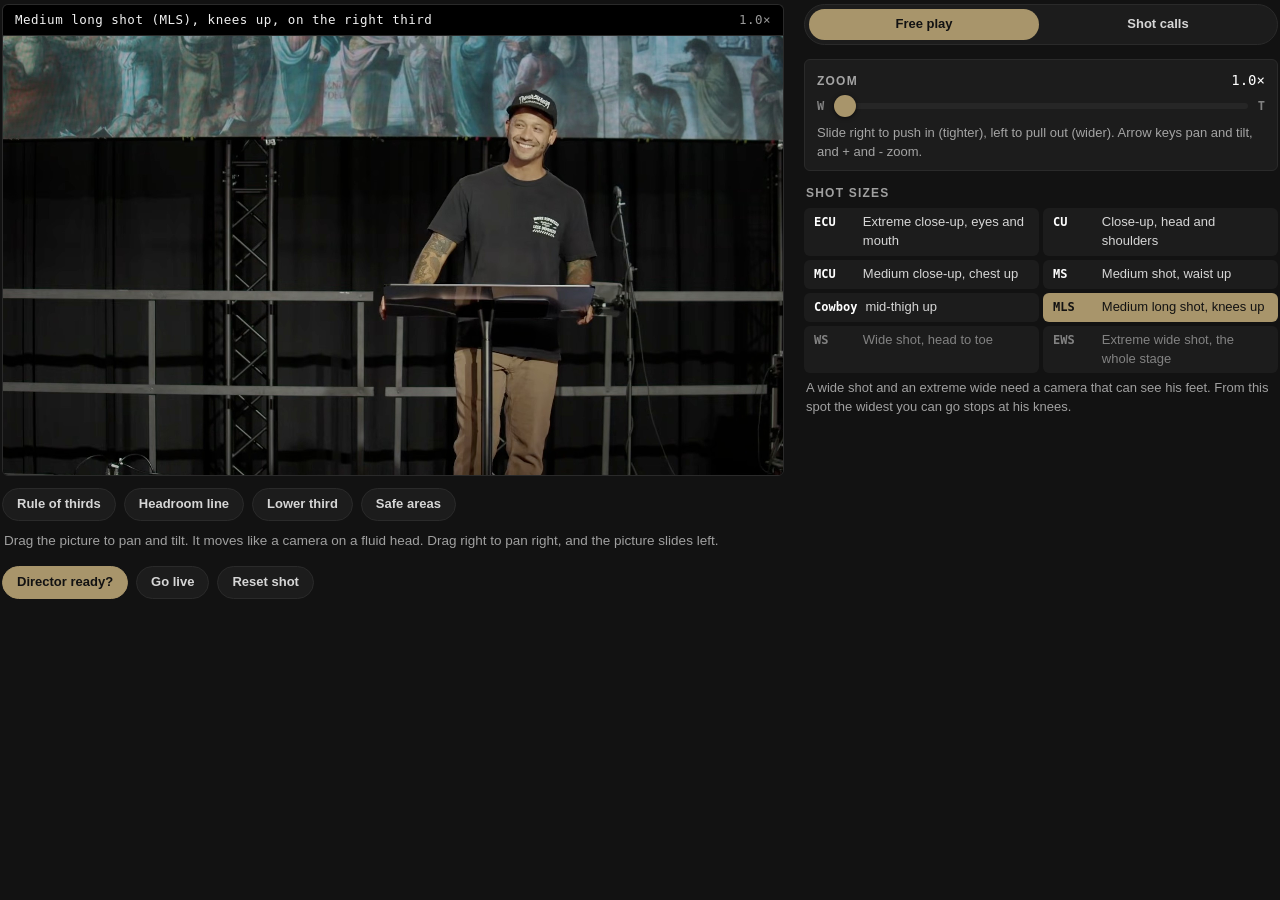
==== docs/tools/framing/index.html @ 78620d50 "feat(framing): the Frame the shot tool, desktop and phone layouts Drag the viewfinder to pan and til" ====
<!doctype html>
<html lang="en">
  <head>
    <meta charset="utf-8" />
    <meta name="viewport" content="width=device-width, initial-scale=1" />
    <title>Frame the shot</title>
    <link rel="icon" href="data:," />
    <link rel="stylesheet" href="framing.css" />
  </head>
  <body>
    <main class="frame-tool">
      <section class="finder" aria-label="Camera viewfinder">
        <div class="status"><span id="readout" aria-live="polite"><span class="long"></span><span class="short" aria-hidden="true"></span></span><span id="zoom-readout"></span></div>
        <div class="screen">
          <canvas id="view" tabindex="0" role="img" aria-roledescription="viewfinder"></canvas>
          <div class="tally" id="tally" hidden><i></i>Live</div>
          <p class="toast" id="toast" hidden>Smooth it out.</p>
          <p class="failed" id="failed" hidden>The practice photo didn't load. Refresh the page to try again.</p>
        </div>
        <div class="tools" role="group" aria-label="Guides">
          <button type="button" data-guide="thirds" aria-pressed="false"><span class="long">Rule of thirds</span><span class="short">Thirds</span></button>
          <button type="button" data-guide="headroom" aria-pressed="false"><span class="long">Headroom line</span><span class="short">Headroom</span></button>
          <button type="button" data-guide="lowerThird" aria-pressed="false"><span class="long">Lower third</span><span class="short">Lower 3rd</span></button>
          <button type="button" data-guide="safe" aria-pressed="false"><span class="long">Safe areas</span><span class="short">Safe</span></button>
        </div>
        <p class="hint drag-hint">Drag the picture to pan and tilt. It moves like a camera on a fluid head. Drag right to pan right, and the picture slides left.</p>
      </section>

      <section class="panel" aria-label="Framing controls">
        <div class="modes segmented" role="tablist" aria-label="Mode">
          <button type="button" role="tab" data-mode="free" aria-selected="true">Free play</button>
          <button type="button" role="tab" data-mode="calls" aria-selected="false">Shot calls</button>
        </div>

        <div id="calls" hidden>
          <ol class="scenario-list" id="call-list"></ol>
          <p class="hint" id="pick-hint">Pick a call. The camera starts in the wrong shot. Frame what the director asked for, then ask if you're ready.</p>
          <div class="brief" id="brief" hidden></div>
        </div>

        <div class="control">
          <div class="control-head"><label for="zoom">Zoom</label><output id="zoom-out"></output></div>
          <div class="slider zoom-slider"><span class="end" aria-hidden="true">W</span><input type="range" id="zoom" min="0" max="1000" step="1" aria-describedby="zoom-why" /><span class="end" aria-hidden="true">T</span></div>
          <p class="why" id="zoom-why">Slide right to push in (tighter), left to pull out (wider). Arrow keys pan and tilt, and + and - zoom.</p>
        </div>

        <div class="sizes-box">
          <p class="sizes-title">Shot sizes</p>
          <ol class="sizes" id="sizes"></ol>
          <p class="why">A wide shot and an extreme wide need a camera that can see his feet. From this spot the widest you can go stops at his knees.</p>
        </div>
      </section>

      <section class="director" aria-label="Director check">
        <div class="actions">
          <button type="button" id="check" class="primary">Director ready?</button>
          <button type="button" id="live" aria-pressed="false">Go live</button>
          <button type="button" id="reset">Reset shot</button>
        </div>
        <div id="results" class="results" aria-live="polite"></div>
      </section>
    </main>
    <script type="module" src="app.js"></script>
  </body>
</html>
---- docs/tools/framing/framing.css ----
:root {
  --bg: #121212;
  --surface: #1c1c1c;
  --surface-2: #262626;
  --border: #2a2a2a;
  --gold: #a8956b;
  --gold-soft: #857655;
  --text: rgba(255, 255, 255, 0.82);
  --text-soft: rgba(255, 255, 255, 0.6);
  --text-mute: rgba(255, 255, 255, 0.45);
  --good: #6be0a0;
  --bad: #ff8a7a;
  --tally: #e5322d;
  --font: "Montserrat", -apple-system, BlinkMacSystemFont, "Segoe UI", "Helvetica Neue", Arial, sans-serif;
  --mono: "JetBrains Mono", ui-monospace, SFMono-Regular, Menlo, Consolas, monospace;
  color-scheme: dark;
}

* {
  box-sizing: border-box;
}

html,
body {
  margin: 0;
  background: var(--bg);
  color: var(--text);
  font-family: var(--font);
  font-size: 15px;
  line-height: 1.45;
}

button {
  font: inherit;
  color: inherit;
  cursor: pointer;
}

button:focus-visible,
input:focus-visible,
canvas:focus-visible {
  outline: 2px solid var(--gold);
  outline-offset: 2px;
}

.frame-tool {
  display: grid;
  grid-template-columns: minmax(0, 1.65fr) minmax(300px, 1fr);
  grid-template-areas:
    "finder panel"
    "director panel";
  grid-template-rows: auto 1fr;
  gap: 16px 20px;
  padding: 4px 2px 8px;
  align-items: start;
}

.finder {
  grid-area: finder;
  min-width: 0;
}

.panel {
  grid-area: panel;
  min-width: 0;
}

.director {
  grid-area: director;
  min-width: 0;
}

.status {
  display: flex;
  gap: 4px 18px;
  padding: 6px 12px;
  background: #000;
  border: 1px solid var(--border);
  border-bottom: 0;
  border-radius: 6px 6px 0 0;
  font-family: var(--mono);
  font-size: 12.5px;
  letter-spacing: 0.04em;
  color: #f2f2f2;
}

#readout {
  flex: 1;
  min-width: 0;
  white-space: nowrap;
  overflow: hidden;
  text-overflow: ellipsis;
}

#readout .short {
  display: none;
}

#zoom-readout {
  color: var(--text-soft);
  white-space: nowrap;
}

.screen {
  position: relative;
  background: #000;
  border: 1px solid var(--border);
  border-radius: 0 0 6px 6px;
  overflow: hidden;
}

.screen canvas {
  display: block;
  width: 100%;
  aspect-ratio: 16 / 9;
  cursor: grab;
  touch-action: none;
}

.screen canvas.dragging {
  cursor: grabbing;
}

.tally {
  position: absolute;
  top: 10px;
  right: 10px;
  display: flex;
  align-items: center;
  gap: 6px;
  padding: 3px 9px 3px 7px;
  border-radius: 4px;
  background: var(--tally);
  color: #fff;
  font-size: 12px;
  font-weight: 800;
  letter-spacing: 0.12em;
  text-transform: uppercase;
  pointer-events: none;
}

.tally i {
  width: 8px;
  height: 8px;
  border-radius: 50%;
  background: #fff;
}

.tally[hidden],
.toast[hidden] {
  display: none;
}

.toast {
  position: absolute;
  left: 50%;
  top: 12px;
  transform: translateX(-50%);
  margin: 0;
  padding: 6px 14px;
  border-radius: 999px;
  background: rgba(0, 0, 0, 0.78);
  color: #fff;
  font-weight: 700;
  font-size: 14px;
  white-space: nowrap;
  pointer-events: none;
}

.failed {
  position: absolute;
  inset: 0;
  display: grid;
  place-items: center;
  margin: 0;
  padding: 24px;
  text-align: center;
  color: var(--text-soft);
}

.failed[hidden] {
  display: none;
}

.tools {
  display: flex;
  flex-wrap: wrap;
  gap: 8px;
  margin-top: 12px;
}

.tools .short {
  display: none;
}

.tools button,
.actions button {
  background: var(--surface);
  border: 1px solid var(--border);
  border-radius: 999px;
  padding: 6px 14px;
  font-size: 13px;
  font-weight: 600;
}

.tools button:hover,
.actions button:hover {
  border-color: var(--gold-soft);
}

.tools button[aria-pressed="true"],
.actions button.primary,
.results button.primary {
  background: var(--gold);
  border-color: var(--gold);
  color: #121212;
}

.actions button#live[aria-pressed="true"] {
  background: var(--tally);
  border-color: var(--tally);
  color: #fff;
}

.hint {
  margin: 10px 2px 0;
  color: var(--text-soft);
  font-size: 13.5px;
}

.segmented {
  display: flex;
  gap: 4px;
  padding: 4px;
  background: var(--surface);
  border: 1px solid var(--border);
  border-radius: 999px;
}

.segmented button {
  flex: 1;
  min-width: 0;
  padding: 6px 10px;
  border: 0;
  border-radius: 999px;
  background: transparent;
  font-size: 13px;
  font-weight: 600;
}

.segmented button:not([aria-selected="true"]):hover {
  background: var(--surface-2);
}

.segmented button[aria-selected="true"] {
  background: var(--gold);
  color: #121212;
}

.modes {
  margin-bottom: 14px;
}

#calls .hint {
  margin: 0 0 12px;
}

.scenario-list {
  display: grid;
  grid-template-columns: 1fr 1fr;
  gap: 6px;
  margin: 0 0 12px;
  padding: 0;
  list-style: none;
}

.scenario-list button {
  display: flex;
  align-items: center;
  gap: 8px;
  width: 100%;
  height: 100%;
  padding: 7px 10px;
  text-align: left;
  font-size: 13px;
  line-height: 1.25;
  background: var(--surface);
  border: 1px solid var(--border);
  border-radius: 6px;
}

.scenario-list button:hover {
  border-color: var(--gold-soft);
}

.scenario-list button.active {
  border-color: var(--gold);
  background: var(--gold);
  color: #121212;
}

.scenario-list .num {
  flex: none;
  width: 20px;
  height: 20px;
  border-radius: 50%;
  display: grid;
  place-items: center;
  font-size: 11px;
  font-weight: 700;
  background: var(--surface-2);
  color: var(--text-soft);
}

.scenario-list button.active .num {
  background: #121212;
  color: var(--gold);
}

.scenario-list .title {
  flex: 1;
}

.scenario-list .done {
  display: none;
  color: var(--good);
  font-weight: 700;
}

.scenario-list .completed .done {
  display: inline;
}

.scenario-list button.active .done {
  color: #121212;
}

.brief {
  margin: 0 0 14px;
  padding: 10px 14px;
  border: 1px solid var(--border);
  background: var(--surface);
  border-radius: 6px;
}

.brief p {
  margin: 0;
  font-size: 14px;
}

.brief .brief-title {
  margin-bottom: 4px;
  font-weight: 700;
  color: #fff;
}

.control {
  padding: 10px 12px 8px;
  background: var(--surface);
  border: 1px solid var(--border);
  border-radius: 6px;
}

.control-head {
  display: flex;
  justify-content: space-between;
  align-items: baseline;
  gap: 8px;
}

.control-head label {
  font-size: 12px;
  font-weight: 700;
  text-transform: uppercase;
  letter-spacing: 0.1em;
  color: var(--text-soft);
}

.control-head output {
  font-family: var(--mono);
  font-size: 14px;
  color: #fff;
}

.slider {
  --thumb: 22px;
  position: relative;
}

.zoom-slider {
  display: flex;
  align-items: center;
  gap: 10px;
}

.zoom-slider .end {
  font-family: var(--mono);
  font-size: 12px;
  font-weight: 700;
  color: var(--text-mute);
}

.slider input {
  display: block;
  flex: 1;
  min-width: 0;
  height: 32px;
  margin: 0;
  background: transparent;
  cursor: pointer;
  touch-action: pan-y;
  -webkit-appearance: none;
  appearance: none;
}

.slider input::-webkit-slider-runnable-track {
  height: 6px;
  border-radius: 3px;
  background: linear-gradient(var(--gold), var(--gold)) 0 / var(--fill, 0%) 100% no-repeat, var(--surface-2);
}

.slider input::-moz-range-track {
  height: 6px;
  border-radius: 3px;
  background: var(--surface-2);
}

.slider input::-moz-range-progress {
  height: 6px;
  border-radius: 3px;
  background: var(--gold);
}

.slider input::-webkit-slider-thumb {
  width: var(--thumb);
  height: var(--thumb);
  margin-top: calc(3px - var(--thumb) / 2);
  border: 0;
  border-radius: 50%;
  background: var(--gold);
  box-shadow: 0 1px 4px rgba(0, 0, 0, 0.6);
  -webkit-appearance: none;
  appearance: none;
}

.slider input::-moz-range-thumb {
  width: var(--thumb);
  height: var(--thumb);
  border: 0;
  border-radius: 50%;
  background: var(--gold);
  box-shadow: 0 1px 4px rgba(0, 0, 0, 0.6);
}

.sizes-box {
  margin-top: 14px;
}

.sizes-title {
  margin: 0 2px 6px;
  font-size: 12px;
  font-weight: 700;
  text-transform: uppercase;
  letter-spacing: 0.1em;
  color: var(--text-soft);
}

.sizes {
  display: grid;
  grid-template-columns: 1fr 1fr;
  gap: 4px;
  margin: 0 0 6px;
  padding: 0;
  list-style: none;
}

.sizes li {
  display: flex;
  align-items: baseline;
  gap: 8px;
  padding: 5px 10px;
  border-radius: 6px;
  background: var(--surface);
  font-size: 13px;
}

.sizes abbr {
  min-width: 3.4em;
  font-family: var(--mono);
  font-size: 12px;
  font-weight: 700;
  text-decoration: none;
  color: #fff;
}

.sizes li.out-of-reach {
  color: var(--text-mute);
}

.sizes li.out-of-reach abbr {
  color: var(--text-mute);
}

.sizes li.current {
  background: var(--gold);
  color: #121212;
}

.sizes li.current abbr {
  color: #121212;
}

.sizes-box .why {
  margin: 0 2px;
}

.why {
  margin: 2px 0 0;
  font-size: 13px;
  color: var(--text-soft);
}

.actions {
  display: flex;
  flex-wrap: wrap;
  gap: 8px;
}

.results:empty {
  display: none;
}

.results {
  margin-top: 14px;
}

.not-ready {
  margin: 0 0 8px;
  font-weight: 700;
  color: #fff;
}

.checks {
  margin: 0;
  padding: 0;
  list-style: none;
  display: grid;
  gap: 6px;
}

.checks li {
  display: flex;
  gap: 10px;
  padding: 8px 12px;
  background: var(--surface);
  border: 1px solid var(--border);
  border-radius: 6px;
  font-size: 14px;
}

.checks li.fail {
  border-color: rgba(255, 138, 122, 0.45);
}

.checks li.pass {
  color: var(--text-soft);
}

.checks .mark-icon {
  flex: none;
  font-weight: 700;
}

.checks .fail .mark-icon {
  color: var(--bad);
}

.checks .pass .mark-icon {
  color: var(--good);
}

.ready {
  padding: 14px 16px;
  background: rgba(107, 224, 160, 0.08);
  border: 1px solid rgba(107, 224, 160, 0.5);
  border-radius: 6px;
}

.ready p {
  margin: 0 0 8px;
}

.ready .ready-title {
  font-size: 18px;
  font-weight: 800;
  color: var(--good);
}

.ready button {
  border-radius: 999px;
  padding: 6px 14px;
  font-size: 13px;
  font-weight: 600;
  border: 1px solid var(--gold);
}

@media (max-width: 760px) {
  .frame-tool {
    grid-template-columns: minmax(0, 1fr);
    grid-template-areas: none;
    grid-template-rows: auto;
    gap: 8px;
    padding-bottom: 2px;
  }

  .finder,
  .director {
    grid-area: auto;
  }

  .finder {
    position: sticky;
    top: 0;
    z-index: 2;
    margin: 0 -2px;
    padding: 4px 2px 6px;
    background: var(--bg);
    box-shadow: 0 10px 12px -10px rgba(0, 0, 0, 0.9);
  }

  .status {
    padding: 4px 10px;
    font-size: 11px;
    gap: 2px 10px;
  }

  .tools {
    flex-wrap: nowrap;
    gap: 6px;
    margin-top: 6px;
  }

  .tools button {
    flex: 1 1 0;
    min-width: 0;
    padding: 5px 2px;
    font-size: 11px;
    white-space: nowrap;
  }

  .tools .long {
    display: none;
  }

  .tools .short {
    display: inline;
  }

  .tally {
    top: 6px;
    right: 6px;
    font-size: 10.5px;
  }

  .hint {
    margin-top: 6px;
    font-size: 12px;
    line-height: 1.35;
  }

  #readout .long {
    display: none;
  }

  #readout .short {
    display: inline;
  }

  .panel {
    display: contents;
  }

  .panel > .control {
    order: 1;
  }

  .director {
    order: 2;
  }

  .modes {
    order: 3;
  }

  #calls {
    order: 4;
  }

  .modes,
  .brief,
  #calls .hint {
    margin: 0;
  }

  .modes button {
    padding-top: 4px;
    padding-bottom: 4px;
  }

  #calls:not([hidden]) {
    display: grid;
    gap: 8px;
  }

  #calls .brief {
    order: -1;
  }

  .scenario-list {
    margin: 0;
    gap: 4px;
  }

  .scenario-list button {
    padding: 5px 8px;
    font-size: 12px;
  }

  .brief {
    padding: 8px 12px;
  }

  .brief p {
    font-size: 13px;
  }

  .control {
    padding: 4px 12px 6px;
  }

  .slider {
    --thumb: 30px;
  }

  .slider input {
    height: 44px;
    margin: -6px 0 -6px;
  }

  .why,
  .sizes-box {
    display: none;
  }

  .actions button {
    flex: 1 1 auto;
  }

  .results {
    margin-top: 8px;
  }

  .checks li.pass {
    display: none;
  }
}
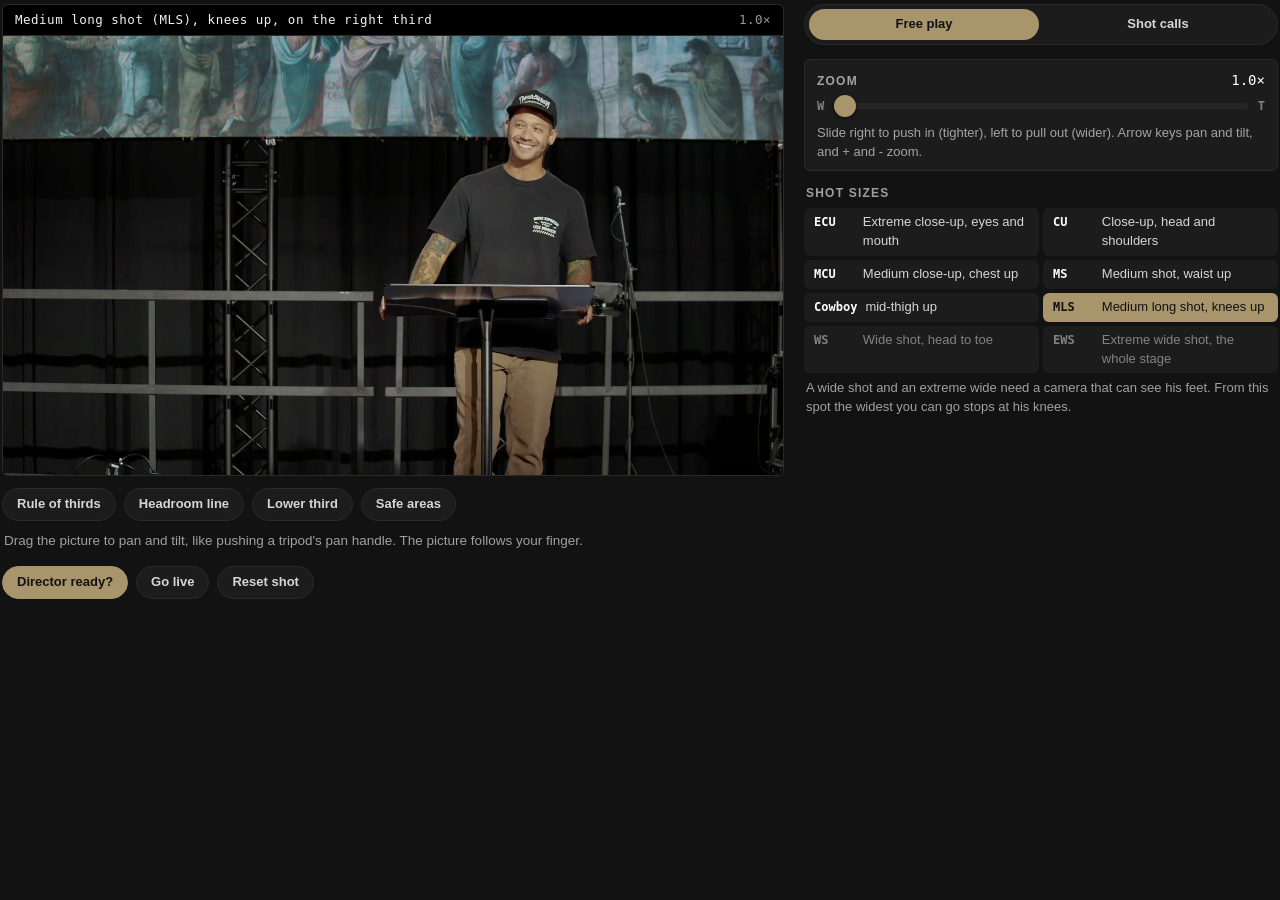
==== commit 6185002a: "fix(framing): make the picture follow the finger when panning Dragging right used to pan the camera " ====
--- a/docs/tools/framing/index.html
+++ b/docs/tools/framing/index.html
@@ -23,7 +23,7 @@
           <button type="button" data-guide="lowerThird" aria-pressed="false"><span class="long">Lower third</span><span class="short">Lower 3rd</span></button>
           <button type="button" data-guide="safe" aria-pressed="false"><span class="long">Safe areas</span><span class="short">Safe</span></button>
         </div>
-        <p class="hint drag-hint">Drag the picture to pan and tilt. It moves like a camera on a fluid head. Drag right to pan right, and the picture slides left.</p>
+        <p class="hint drag-hint">Drag the picture to pan and tilt, like pushing a tripod's pan handle. The picture follows your finger.</p>
       </section>
 
       <section class="panel" aria-label="Framing controls">
